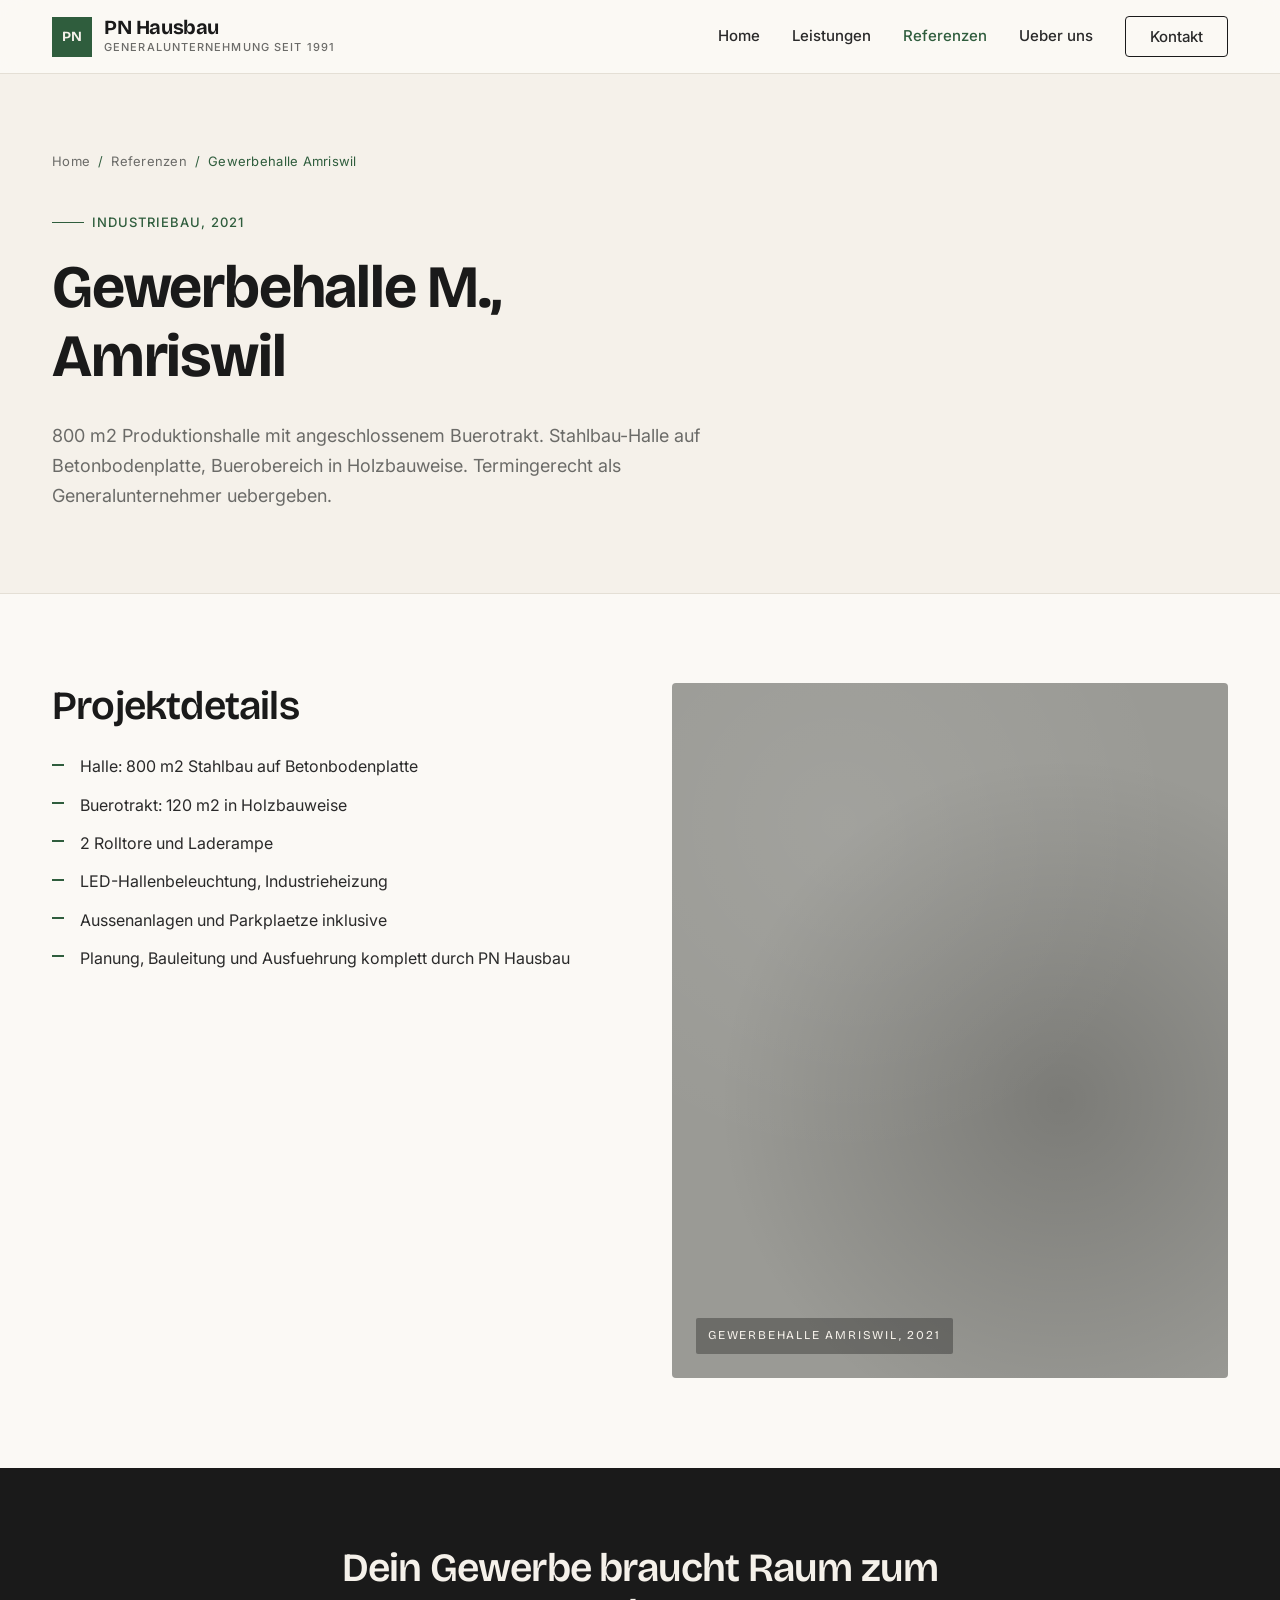
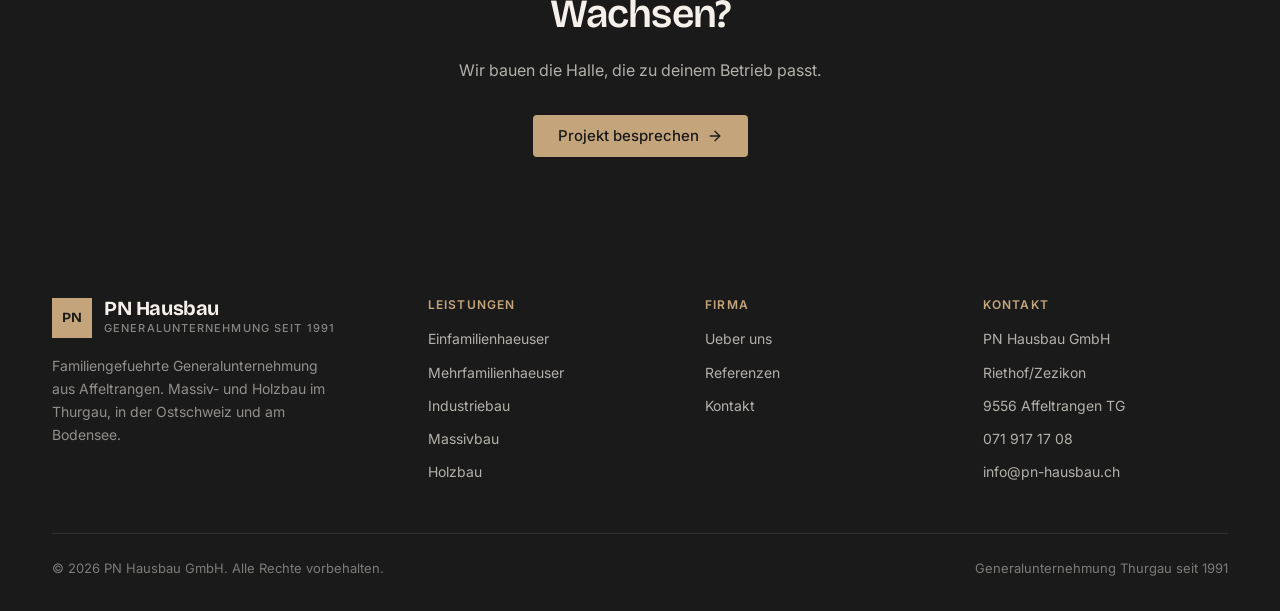
==== referenzen/industriehalle-amriswil.html @ 456ac82d "PN Hausbau GmbH Redesign: 14 Seiten Multi-Page statische Website" ====
<!doctype html>
<html lang="de-CH">
<head>
<meta charset="utf-8">
<meta name="viewport" content="width=device-width, initial-scale=1">
<title>Gewerbehalle Amriswil | PN Hausbau Referenz</title>
<meta name="description" content="800 m2 Produktionshalle mit Buerotrakt in Amriswil. Stahl- und Holzbau, realisiert durch PN Hausbau Affeltrangen als Generalunternehmer.">
<meta name="robots" content="index,follow">
<link rel="canonical" href="https://pn-hausbau-redesign.pages.dev/referenzen/industriehalle-amriswil.html">
<link rel="preconnect" href="https://fonts.googleapis.com">
<link rel="preconnect" href="https://fonts.gstatic.com" crossorigin>
<link href="https://fonts.googleapis.com/css2?family=Bricolage+Grotesque:wght@500;600;700&family=Inter:wght@400;500;600&display=swap" rel="stylesheet">
<link rel="stylesheet" href="../style.css">
<script type="application/ld+json">
{
  "@context": "https://schema.org",
  "@type": "BreadcrumbList",
  "itemListElement": [
    { "@type": "ListItem", "position": 1, "name": "Home", "item": "https://pn-hausbau-redesign.pages.dev/" },
    { "@type": "ListItem", "position": 2, "name": "Referenzen", "item": "https://pn-hausbau-redesign.pages.dev/referenzen.html" },
    { "@type": "ListItem", "position": 3, "name": "Gewerbehalle Amriswil", "item": "https://pn-hausbau-redesign.pages.dev/referenzen/industriehalle-amriswil.html" }
  ]
}
</script>
</head>
<body>

<header class="site-header">
  <div class="header-inner">
    <a href="../index.html" class="logo" aria-label="PN Hausbau Startseite"><span class="logo-mark">PN</span><span class="logo-text"><strong>PN Hausbau</strong><span>Generalunternehmung seit 1991</span></span></a>
    <button class="nav-toggle" aria-label="Menue oeffnen" onclick="document.querySelector('nav.main-nav').classList.toggle('open')"><svg width="24" height="24" viewBox="0 0 24 24" fill="none" stroke="currentColor" stroke-width="2" stroke-linecap="round" stroke-linejoin="round"><line x1="3" y1="6" x2="21" y2="6"/><line x1="3" y1="12" x2="21" y2="12"/><line x1="3" y1="18" x2="21" y2="18"/></svg></button>
    <nav class="main-nav">
      <a href="../index.html">Home</a><a href="../leistungen.html">Leistungen</a><a href="../referenzen.html" class="current">Referenzen</a><a href="../ueber-uns.html">Ueber uns</a><a href="../kontakt.html" class="btn btn-outline">Kontakt</a>
    </nav>
  </div>
</header>

<main>

<section class="page-header">
  <div class="container">
    <nav class="breadcrumb" aria-label="Breadcrumb"><a href="../index.html">Home</a><span>/</span><a href="../referenzen.html">Referenzen</a><span>/</span><span>Gewerbehalle Amriswil</span></nav>
    <div class="eyebrow">Industriebau, 2021</div>
    <h1>Gewerbehalle M., Amriswil</h1>
    <p class="lead">800 m2 Produktionshalle mit angeschlossenem Buerotrakt. Stahlbau-Halle auf Betonbodenplatte, Buerobereich in Holzbauweise. Termingerecht als Generalunternehmer uebergeben.</p>
  </div>
</section>

<section>
  <div class="container">
    <div class="detail-grid">
      <div class="detail-text">
        <h2>Projektdetails</h2>
        <ul>
          <li>Halle: 800 m2 Stahlbau auf Betonbodenplatte</li>
          <li>Buerotrakt: 120 m2 in Holzbauweise</li>
          <li>2 Rolltore und Laderampe</li>
          <li>LED-Hallenbeleuchtung, Industrieheizung</li>
          <li>Aussenanlagen und Parkplaetze inklusive</li>
          <li>Planung, Bauleitung und Ausfuehrung komplett durch PN Hausbau</li>
        </ul>
      </div>
      <div class="detail-visual concrete">
        <div class="detail-visual-label">Gewerbehalle Amriswil, 2021</div>
      </div>
    </div>
  </div>
</section>

<section class="cta-banner">
  <div class="container">
    <h2>Dein Gewerbe braucht Raum zum Wachsen?</h2>
    <p>Wir bauen die Halle, die zu deinem Betrieb passt.</p>
    <a href="../kontakt.html" class="btn btn-primary">Projekt besprechen
      <svg viewBox="0 0 24 24" fill="none" stroke="currentColor" stroke-width="2" stroke-linecap="round" stroke-linejoin="round"><line x1="5" y1="12" x2="19" y2="12"/><polyline points="12 5 19 12 12 19"/></svg>
    </a>
  </div>
</section>

</main>

<footer class="site-footer">
  <div class="container">
    <div class="footer-grid">
      <div class="footer-brand"><div class="logo"><span class="logo-mark">PN</span><span class="logo-text"><strong>PN Hausbau</strong><span>Generalunternehmung seit 1991</span></span></div><p>Familiengefuehrte Generalunternehmung aus Affeltrangen. Massiv- und Holzbau im Thurgau, in der Ostschweiz und am Bodensee.</p></div>
      <div class="footer-col"><h4>Leistungen</h4><ul><li><a href="../leistungen/einfamilienhaeuser.html">Einfamilienhaeuser</a></li><li><a href="../leistungen/mehrfamilienhaeuser.html">Mehrfamilienhaeuser</a></li><li><a href="../leistungen/industriebau.html">Industriebau</a></li><li><a href="../leistungen/massivbau.html">Massivbau</a></li><li><a href="../leistungen/holzbau.html">Holzbau</a></li></ul></div>
      <div class="footer-col"><h4>Firma</h4><ul><li><a href="../ueber-uns.html">Ueber uns</a></li><li><a href="../referenzen.html">Referenzen</a></li><li><a href="../kontakt.html">Kontakt</a></li></ul></div>
      <div class="footer-col"><h4>Kontakt</h4><ul><li>PN Hausbau GmbH</li><li>Riethof/Zezikon</li><li>9556 Affeltrangen TG</li><li><a href="tel:+41719171708">071 917 17 08</a></li><li><a href="mailto:info@pn-hausbau.ch">info@pn-hausbau.ch</a></li></ul></div>
    </div>
    <div class="footer-bottom"><span>&copy; 2026 PN Hausbau GmbH. Alle Rechte vorbehalten.</span><span>Generalunternehmung Thurgau seit 1991</span></div>
  </div>
</footer>

</body>
</html>
---- style.css ----
/* PN Hausbau GmbH – Redesign Styles */
/* Brand: Moosgruen, Holzakzent, Beton-Cream */

:root {
  --forest: #2F5D3D;
  --forest-deep: #1E3D27;
  --forest-light: #3E7A50;
  --wood: #C4A47A;
  --wood-deep: #8B6B42;
  --cream: #F5F1EA;
  --cream-soft: #FBF9F5;
  --ink: #1A1A1A;
  --ink-soft: #2A2A2A;
  --muted: #6B6B68;
  --line: #E4DFD5;
  --accent: #C93A2F;
  --white: #FFFFFF;

  --font-display: "Bricolage Grotesque", system-ui, sans-serif;
  --font-body: "Inter", system-ui, -apple-system, sans-serif;

  --radius: 4px;
  --radius-lg: 12px;
  --max: 1240px;
  --pad: clamp(1.25rem, 3vw, 2rem);

  --shadow-sm: 0 1px 2px rgba(26, 26, 26, 0.04), 0 1px 3px rgba(26, 26, 26, 0.06);
  --shadow-md: 0 4px 6px -1px rgba(26, 26, 26, 0.08), 0 2px 4px -2px rgba(26, 26, 26, 0.06);
  --shadow-lg: 0 10px 15px -3px rgba(26, 26, 26, 0.1), 0 4px 6px -4px rgba(26, 26, 26, 0.08);
}

*, *::before, *::after { box-sizing: border-box; }

html { scroll-behavior: smooth; -webkit-text-size-adjust: 100%; }

body {
  margin: 0;
  font-family: var(--font-body);
  font-size: 16px;
  line-height: 1.65;
  color: var(--ink);
  background: var(--cream-soft);
  -webkit-font-smoothing: antialiased;
  -moz-osx-font-smoothing: grayscale;
}

img, svg { max-width: 100%; display: block; }

a { color: var(--forest); text-decoration: none; transition: color 0.2s ease; }
a:hover { color: var(--forest-deep); }

h1, h2, h3, h4, h5, h6 {
  font-family: var(--font-display);
  font-weight: 600;
  line-height: 1.15;
  letter-spacing: -0.02em;
  color: var(--ink);
  margin: 0 0 0.5em;
}

h1 { font-size: clamp(2.25rem, 5vw, 3.75rem); font-weight: 700; }
h2 { font-size: clamp(1.75rem, 3.5vw, 2.5rem); }
h3 { font-size: clamp(1.25rem, 2vw, 1.5rem); }

p { margin: 0 0 1em; color: var(--ink-soft); }

.container {
  max-width: var(--max);
  margin: 0 auto;
  padding-left: var(--pad);
  padding-right: var(--pad);
}

.eyebrow {
  display: inline-flex;
  align-items: center;
  gap: 0.5rem;
  font-family: var(--font-body);
  font-size: 0.8125rem;
  font-weight: 500;
  letter-spacing: 0.08em;
  text-transform: uppercase;
  color: var(--forest);
  margin-bottom: 1.25rem;
}

.eyebrow::before {
  content: "";
  width: 32px;
  height: 1px;
  background: var(--forest);
}

/* ========= HEADER ========= */
.site-header {
  position: sticky;
  top: 0;
  z-index: 50;
  background: rgba(251, 249, 245, 0.92);
  backdrop-filter: saturate(180%) blur(10px);
  -webkit-backdrop-filter: saturate(180%) blur(10px);
  border-bottom: 1px solid var(--line);
}

.header-inner {
  display: flex;
  align-items: center;
  justify-content: space-between;
  gap: 2rem;
  padding: 1rem var(--pad);
  max-width: var(--max);
  margin: 0 auto;
}

.logo {
  display: flex;
  align-items: center;
  gap: 0.75rem;
  font-family: var(--font-display);
  font-weight: 700;
  font-size: 1.25rem;
  color: var(--ink);
  letter-spacing: -0.02em;
}

.logo-mark {
  width: 40px;
  height: 40px;
  background: var(--forest);
  color: var(--cream);
  display: grid;
  place-items: center;
  font-weight: 700;
  font-size: 0.875rem;
  letter-spacing: 0.02em;
}

.logo-text strong { display: block; line-height: 1.05; }
.logo-text span { display: block; font-family: var(--font-body); font-size: 0.6875rem; font-weight: 500; text-transform: uppercase; letter-spacing: 0.1em; color: var(--muted); }

nav.main-nav { display: flex; align-items: center; gap: 2rem; }
nav.main-nav a { color: var(--ink-soft); font-size: 0.9375rem; font-weight: 500; }
nav.main-nav a:hover { color: var(--forest); }
nav.main-nav a.current { color: var(--forest); }

.btn {
  display: inline-flex;
  align-items: center;
  justify-content: center;
  gap: 0.5rem;
  font-family: var(--font-body);
  font-size: 0.9375rem;
  font-weight: 500;
  padding: 0.75rem 1.5rem;
  border-radius: var(--radius);
  border: 1px solid transparent;
  cursor: pointer;
  transition: all 0.2s ease;
  text-decoration: none;
  line-height: 1;
}

.btn-primary { background: var(--forest); color: var(--cream); }
.btn-primary:hover { background: var(--forest-deep); color: var(--cream); }
.btn-outline { border-color: var(--ink); color: var(--ink); }
.btn-outline:hover { background: var(--ink); color: var(--cream); }
.btn-ghost { color: var(--forest); }
.btn-ghost:hover { color: var(--forest-deep); }

.btn svg { width: 16px; height: 16px; }

.nav-toggle {
  display: none;
  background: none;
  border: none;
  padding: 0.5rem;
  cursor: pointer;
  color: var(--ink);
}

/* ========= HERO ========= */
.hero {
  position: relative;
  padding: clamp(4rem, 8vw, 7rem) 0 clamp(4rem, 8vw, 6rem);
  background:
    linear-gradient(180deg, var(--cream-soft) 0%, var(--cream) 100%);
  overflow: hidden;
}

.hero::before {
  content: "";
  position: absolute;
  inset: 0;
  background-image:
    repeating-linear-gradient(90deg, transparent, transparent 40px, rgba(47, 93, 61, 0.04) 40px, rgba(47, 93, 61, 0.04) 41px);
  pointer-events: none;
}

.hero-grid {
  position: relative;
  display: grid;
  grid-template-columns: 1.15fr 1fr;
  gap: clamp(2rem, 5vw, 4rem);
  align-items: center;
}

.hero h1 {
  margin-bottom: 1.25rem;
}

.hero h1 em {
  font-style: normal;
  color: var(--forest);
  position: relative;
}

.hero .lead {
  font-size: 1.125rem;
  color: var(--muted);
  max-width: 52ch;
  margin-bottom: 2rem;
}

.hero-cta {
  display: flex;
  gap: 0.75rem;
  flex-wrap: wrap;
}

.hero-visual {
  position: relative;
  aspect-ratio: 4 / 5;
  background: var(--forest);
  border-radius: var(--radius);
  overflow: hidden;
}

.hero-visual-inner {
  position: absolute;
  inset: 0;
  display: grid;
  grid-template-rows: 1fr 1fr;
}

.hero-visual-top {
  background:
    linear-gradient(180deg, rgba(0,0,0,0.15), transparent 40%),
    repeating-linear-gradient(0deg, rgba(255,255,255,0.04) 0 2px, transparent 2px 20px),
    linear-gradient(135deg, var(--wood-deep), var(--wood));
  position: relative;
  display: grid;
  place-items: center;
  color: var(--cream);
  font-family: var(--font-display);
  font-size: 0.75rem;
  letter-spacing: 0.2em;
  text-transform: uppercase;
}

.hero-visual-bottom {
  background:
    linear-gradient(180deg, rgba(0,0,0,0.1), transparent 50%),
    repeating-linear-gradient(45deg, transparent 0 8px, rgba(255,255,255,0.03) 8px 9px),
    var(--forest-deep);
  position: relative;
  display: grid;
  place-items: center;
  color: var(--cream);
  font-family: var(--font-display);
  font-size: 0.75rem;
  letter-spacing: 0.2em;
  text-transform: uppercase;
}

.hero-visual-inner > div span {
  display: block;
  text-align: center;
}

.hero-visual-inner > div strong {
  display: block;
  font-size: 1.125rem;
  font-weight: 600;
  margin-top: 0.25rem;
  letter-spacing: 0.05em;
}

.hero-badge {
  position: absolute;
  top: 1.5rem;
  right: 1.5rem;
  background: var(--cream);
  color: var(--forest-deep);
  padding: 0.625rem 0.875rem;
  border-radius: var(--radius);
  font-size: 0.75rem;
  font-weight: 600;
  letter-spacing: 0.06em;
  text-transform: uppercase;
  z-index: 2;
}

/* ========= STATS BAR ========= */
.stats {
  background: var(--ink);
  color: var(--cream);
  padding: clamp(2.5rem, 5vw, 4rem) 0;
}

.stats-grid {
  display: grid;
  grid-template-columns: repeat(4, 1fr);
  gap: 2rem;
  text-align: left;
}

.stat .num {
  font-family: var(--font-display);
  font-size: clamp(2.5rem, 5vw, 3.5rem);
  font-weight: 700;
  line-height: 1;
  color: var(--wood);
  letter-spacing: -0.02em;
}

.stat .label {
  display: block;
  margin-top: 0.5rem;
  font-size: 0.875rem;
  color: rgba(245, 241, 234, 0.65);
  letter-spacing: 0.04em;
  text-transform: uppercase;
}

/* ========= SECTIONS ========= */
section { padding: clamp(4rem, 7vw, 6rem) 0; }
section.tight { padding: clamp(3rem, 5vw, 4rem) 0; }

.section-head {
  max-width: 720px;
  margin-bottom: 3rem;
}

.section-head.centered { margin-left: auto; margin-right: auto; text-align: center; }
.section-head.centered .eyebrow { justify-content: center; }

/* ========= FEATURE GRID (Leistungen) ========= */
.features {
  display: grid;
  grid-template-columns: repeat(12, 1fr);
  gap: 1.5rem;
}

.feature {
  grid-column: span 4;
  padding: 2rem;
  background: var(--white);
  border: 1px solid var(--line);
  border-radius: var(--radius);
  transition: transform 0.25s ease, border-color 0.25s ease, box-shadow 0.25s ease;
  display: flex;
  flex-direction: column;
  gap: 1rem;
}

.feature.large { grid-column: span 6; }

.feature:hover {
  transform: translateY(-3px);
  border-color: var(--forest);
  box-shadow: var(--shadow-md);
}

.feature-icon {
  width: 48px;
  height: 48px;
  background: var(--cream);
  color: var(--forest);
  display: grid;
  place-items: center;
  border-radius: var(--radius);
}

.feature-icon svg { width: 24px; height: 24px; stroke-width: 1.5; }

.feature h3 { margin: 0 0 0.25rem; font-size: 1.25rem; }
.feature p { margin: 0; color: var(--muted); font-size: 0.9375rem; }

.feature-link {
  display: inline-flex;
  align-items: center;
  gap: 0.375rem;
  margin-top: auto;
  padding-top: 1rem;
  font-size: 0.875rem;
  font-weight: 500;
  color: var(--forest);
}

.feature-link svg { width: 14px; height: 14px; transition: transform 0.2s ease; }
.feature:hover .feature-link svg { transform: translateX(3px); }

/* ========= CTA SPLIT ========= */
.cta-split {
  display: grid;
  grid-template-columns: 1fr 1fr;
  background: var(--forest-deep);
  color: var(--cream);
  border-radius: var(--radius);
  overflow: hidden;
  min-height: 320px;
}

.cta-split-text {
  padding: clamp(2.5rem, 5vw, 4rem);
  display: flex;
  flex-direction: column;
  justify-content: center;
}

.cta-split-text h2 {
  color: var(--cream);
  margin-bottom: 1rem;
}

.cta-split-text p { color: rgba(245, 241, 234, 0.75); margin-bottom: 1.5rem; }

.cta-split-text .btn-primary {
  background: var(--wood);
  color: var(--ink);
  align-self: flex-start;
}
.cta-split-text .btn-primary:hover { background: var(--cream); color: var(--ink); }

.cta-split-visual {
  background:
    linear-gradient(135deg, var(--forest) 0%, var(--forest-deep) 100%),
    repeating-linear-gradient(0deg, rgba(255,255,255,0.03) 0 2px, transparent 2px 24px);
  position: relative;
  display: grid;
  place-items: center;
  color: var(--wood);
  padding: 2rem;
}

.cta-split-visual svg { width: 120px; height: 120px; stroke-width: 1; opacity: 0.8; }

/* ========= TESTIMONIAL ========= */
.testimonial {
  background: var(--cream);
  padding: clamp(3rem, 6vw, 5rem) 0;
}

.testimonial blockquote {
  max-width: 820px;
  margin: 0 auto;
  text-align: center;
  font-family: var(--font-display);
  font-size: clamp(1.5rem, 3vw, 2rem);
  line-height: 1.35;
  font-weight: 500;
  color: var(--ink);
  letter-spacing: -0.015em;
}

.testimonial blockquote::before {
  content: "";
  display: block;
  width: 40px;
  height: 3px;
  background: var(--forest);
  margin: 0 auto 2rem;
}

.testimonial cite {
  display: block;
  margin-top: 2rem;
  font-family: var(--font-body);
  font-size: 0.9375rem;
  font-weight: 500;
  font-style: normal;
  color: var(--muted);
  letter-spacing: 0.04em;
}

/* ========= CTA BANNER ========= */
.cta-banner {
  background: var(--ink);
  color: var(--cream);
  text-align: center;
  padding: clamp(3rem, 6vw, 5rem) 0;
}

.cta-banner h2 { color: var(--cream); max-width: 700px; margin-left: auto; margin-right: auto; }
.cta-banner p { color: rgba(245, 241, 234, 0.7); max-width: 560px; margin: 0 auto 2rem; }

.cta-banner .btn-primary { background: var(--wood); color: var(--ink); }
.cta-banner .btn-primary:hover { background: var(--cream); }

/* ========= PAGE HEADER (Subpages) ========= */
.page-header {
  padding: clamp(4rem, 6vw, 6rem) 0 clamp(3rem, 5vw, 4rem);
  background: var(--cream);
  border-bottom: 1px solid var(--line);
}

.page-header h1 { max-width: 16ch; }
.page-header .lead { font-size: 1.125rem; color: var(--muted); max-width: 60ch; margin-top: 1.5rem; }

.breadcrumb {
  display: flex;
  gap: 0.5rem;
  font-size: 0.8125rem;
  color: var(--muted);
  margin-bottom: 2rem;
  letter-spacing: 0.02em;
}

.breadcrumb a { color: var(--muted); }
.breadcrumb a:hover { color: var(--forest); }
.breadcrumb span { color: var(--forest); }

/* ========= DETAIL SECTION ========= */
.detail-grid {
  display: grid;
  grid-template-columns: 1fr 1fr;
  gap: clamp(2rem, 5vw, 4rem);
  align-items: start;
}

.detail-text h2 { margin-bottom: 1rem; }
.detail-text ul {
  list-style: none;
  padding: 0;
  margin: 1.5rem 0;
  display: flex;
  flex-direction: column;
  gap: 0.75rem;
}
.detail-text ul li {
  position: relative;
  padding-left: 1.75rem;
  color: var(--ink-soft);
}
.detail-text ul li::before {
  content: "";
  position: absolute;
  left: 0;
  top: 0.65em;
  width: 12px;
  height: 2px;
  background: var(--forest);
}

.detail-visual {
  aspect-ratio: 4 / 5;
  background: var(--forest);
  border-radius: var(--radius);
  position: relative;
  overflow: hidden;
  display: grid;
  place-items: center;
}

.detail-visual.wood {
  background:
    repeating-linear-gradient(0deg, rgba(255,255,255,0.04) 0 1px, transparent 1px 18px),
    linear-gradient(135deg, var(--wood-deep) 0%, var(--wood) 100%);
}

.detail-visual.concrete {
  background:
    radial-gradient(circle at 30% 20%, rgba(255,255,255,0.08), transparent 50%),
    radial-gradient(circle at 70% 60%, rgba(0,0,0,0.2), transparent 60%),
    #9A9A95;
}

.detail-visual-label {
  position: absolute;
  bottom: 1.5rem;
  left: 1.5rem;
  color: var(--cream);
  font-family: var(--font-display);
  font-size: 0.75rem;
  letter-spacing: 0.15em;
  text-transform: uppercase;
  background: rgba(0,0,0,0.3);
  padding: 0.5rem 0.75rem;
  border-radius: 2px;
}

/* ========= FAQ ========= */
.faq-list { max-width: 820px; margin: 0 auto; }

.faq-item {
  border-top: 1px solid var(--line);
  padding: 1.5rem 0;
}

.faq-item:last-child { border-bottom: 1px solid var(--line); }

.faq-item summary {
  cursor: pointer;
  font-family: var(--font-display);
  font-size: 1.125rem;
  font-weight: 600;
  color: var(--ink);
  display: flex;
  justify-content: space-between;
  align-items: center;
  gap: 1rem;
  list-style: none;
}
.faq-item summary::-webkit-details-marker { display: none; }

.faq-item summary::after {
  content: "";
  flex-shrink: 0;
  width: 20px;
  height: 20px;
  background:
    linear-gradient(to right, var(--forest) 0 100%) center/100% 2px no-repeat,
    linear-gradient(to right, var(--forest) 0 100%) center/2px 100% no-repeat;
  transition: transform 0.3s ease;
}

.faq-item[open] summary::after { transform: rotate(45deg); }

.faq-item p {
  margin: 1rem 0 0;
  color: var(--muted);
  max-width: 68ch;
}

/* ========= REFERENZ CARDS ========= */
.refs-grid {
  display: grid;
  grid-template-columns: repeat(3, 1fr);
  gap: 1.5rem;
}

.ref-card {
  position: relative;
  aspect-ratio: 4 / 5;
  background: var(--ink);
  border-radius: var(--radius);
  overflow: hidden;
  color: var(--cream);
  padding: 2rem;
  display: flex;
  flex-direction: column;
  justify-content: flex-end;
  transition: transform 0.3s ease;
}

.ref-card:hover { transform: translateY(-4px); color: var(--cream); }

.ref-card::before {
  content: "";
  position: absolute;
  inset: 0;
  background: linear-gradient(180deg, transparent 30%, rgba(0,0,0,0.7) 100%);
  z-index: 1;
}

.ref-card-bg {
  position: absolute;
  inset: 0;
  z-index: 0;
}

.ref-card-bg.a { background: linear-gradient(135deg, var(--forest) 0%, var(--forest-deep) 100%); }
.ref-card-bg.b { background: linear-gradient(135deg, var(--wood-deep) 0%, var(--wood) 100%); }
.ref-card-bg.c { background: linear-gradient(135deg, #8A8986 0%, #5A5A57 100%); }

.ref-card-bg::after {
  content: "";
  position: absolute;
  inset: 0;
  background-image: repeating-linear-gradient(45deg, transparent 0 14px, rgba(255,255,255,0.05) 14px 15px);
}

.ref-card-meta {
  position: relative;
  z-index: 2;
  display: flex;
  gap: 1rem;
  font-size: 0.75rem;
  letter-spacing: 0.08em;
  text-transform: uppercase;
  color: var(--wood);
  margin-bottom: 0.5rem;
}

.ref-card h3 {
  position: relative;
  z-index: 2;
  color: var(--cream);
  margin: 0;
  font-size: 1.375rem;
}

.ref-card p {
  position: relative;
  z-index: 2;
  color: rgba(245, 241, 234, 0.7);
  margin: 0.5rem 0 0;
  font-size: 0.875rem;
}

/* ========= TEAM / STORY ========= */
.story-grid {
  display: grid;
  grid-template-columns: 1fr 1.1fr;
  gap: clamp(2rem, 5vw, 4rem);
  align-items: center;
}

.story-visual {
  aspect-ratio: 1 / 1.1;
  background:
    linear-gradient(180deg, rgba(0,0,0,0.2), transparent 40%),
    repeating-linear-gradient(0deg, rgba(255,255,255,0.03) 0 2px, transparent 2px 22px),
    linear-gradient(135deg, var(--wood-deep) 0%, var(--forest) 100%);
  border-radius: var(--radius);
  position: relative;
  display: grid;
  place-items: end start;
  padding: 2rem;
}

.story-visual-label {
  color: var(--cream);
  font-family: var(--font-display);
  font-size: 0.75rem;
  letter-spacing: 0.15em;
  text-transform: uppercase;
  background: rgba(0,0,0,0.4);
  padding: 0.625rem 0.875rem;
}

.timeline {
  list-style: none;
  padding: 0;
  margin: 2rem 0 0;
  border-left: 2px solid var(--line);
}

.timeline li {
  position: relative;
  padding: 0 0 1.5rem 1.5rem;
}

.timeline li::before {
  content: "";
  position: absolute;
  left: -6px;
  top: 0.5em;
  width: 10px;
  height: 10px;
  background: var(--forest);
  border-radius: 50%;
}

.timeline strong {
  font-family: var(--font-display);
  font-size: 1rem;
  display: block;
  color: var(--ink);
}

.timeline span { font-size: 0.875rem; color: var(--muted); }

/* ========= CONTACT ========= */
.contact-grid {
  display: grid;
  grid-template-columns: 1.1fr 1fr;
  gap: clamp(2rem, 5vw, 4rem);
}

.contact-info dl {
  display: grid;
  grid-template-columns: 140px 1fr;
  gap: 1rem 1.5rem;
  margin: 2rem 0;
}
.contact-info dt { font-weight: 500; color: var(--muted); font-size: 0.875rem; }
.contact-info dd { margin: 0; color: var(--ink); font-size: 0.9375rem; }
.contact-info dd a { color: var(--forest); }

.contact-form {
  padding: 2rem;
  background: var(--white);
  border: 1px solid var(--line);
  border-radius: var(--radius);
}

.form-row { margin-bottom: 1.25rem; }
.form-row label {
  display: block;
  font-size: 0.8125rem;
  font-weight: 500;
  color: var(--muted);
  margin-bottom: 0.5rem;
  letter-spacing: 0.03em;
  text-transform: uppercase;
}

.form-row input,
.form-row textarea {
  width: 100%;
  padding: 0.75rem 1rem;
  background: var(--cream-soft);
  border: 1px solid var(--line);
  border-radius: var(--radius);
  font-family: var(--font-body);
  font-size: 0.9375rem;
  color: var(--ink);
  transition: border-color 0.2s ease, background 0.2s ease;
}

.form-row input:focus,
.form-row textarea:focus {
  outline: none;
  border-color: var(--forest);
  background: var(--white);
}

.form-row textarea { resize: vertical; min-height: 120px; }

/* ========= FOOTER ========= */
.site-footer {
  background: var(--ink);
  color: rgba(245, 241, 234, 0.7);
  padding: clamp(3rem, 5vw, 4rem) 0 2rem;
  font-size: 0.875rem;
}

.footer-grid {
  display: grid;
  grid-template-columns: 1.4fr 1fr 1fr 1fr;
  gap: 2rem;
  padding-bottom: 2.5rem;
  border-bottom: 1px solid rgba(245, 241, 234, 0.1);
}

.footer-brand .logo-mark { background: var(--wood); color: var(--ink); }
.footer-brand .logo-text strong { color: var(--cream); }
.footer-brand .logo-text span { color: rgba(245, 241, 234, 0.5); }
.footer-brand p { color: rgba(245, 241, 234, 0.55); margin-top: 1rem; max-width: 32ch; }

.footer-col h4 {
  font-family: var(--font-body);
  font-size: 0.75rem;
  font-weight: 600;
  text-transform: uppercase;
  letter-spacing: 0.1em;
  color: var(--wood);
  margin: 0 0 1rem;
}

.footer-col ul { list-style: none; padding: 0; margin: 0; }
.footer-col ul li { margin-bottom: 0.625rem; }
.footer-col a { color: rgba(245, 241, 234, 0.7); }
.footer-col a:hover { color: var(--cream); }

.footer-bottom {
  display: flex;
  justify-content: space-between;
  align-items: center;
  gap: 1rem;
  padding-top: 1.5rem;
  color: rgba(245, 241, 234, 0.45);
  font-size: 0.8125rem;
}

.footer-bottom a { color: rgba(245, 241, 234, 0.55); }
.footer-bottom a:hover { color: var(--cream); }

/* ========= RESPONSIVE ========= */
@media (max-width: 968px) {
  .hero-grid,
  .detail-grid,
  .story-grid,
  .contact-grid { grid-template-columns: 1fr; }
  .hero-visual { max-width: 480px; margin: 0 auto; }
  .stats-grid { grid-template-columns: repeat(2, 1fr); gap: 2.5rem 2rem; }
  .features { gap: 1rem; }
  .feature, .feature.large { grid-column: span 6; }
  .cta-split { grid-template-columns: 1fr; }
  .cta-split-visual { min-height: 200px; }
  .refs-grid { grid-template-columns: repeat(2, 1fr); }
  .footer-grid { grid-template-columns: 1fr 1fr; }
}

@media (max-width: 768px) {
  nav.main-nav { display: none; }
  nav.main-nav.open {
    display: flex;
    position: absolute;
    top: 100%;
    left: 0;
    right: 0;
    background: var(--cream-soft);
    flex-direction: column;
    align-items: stretch;
    padding: 1rem var(--pad);
    gap: 0;
    border-bottom: 1px solid var(--line);
  }
  nav.main-nav.open a {
    padding: 0.875rem 0;
    border-bottom: 1px solid var(--line);
  }
  nav.main-nav.open a:last-child { border-bottom: none; }
  .nav-toggle { display: block; }
  .feature, .feature.large { grid-column: span 12; }
  .refs-grid { grid-template-columns: 1fr; }
}

@media (max-width: 480px) {
  .stats-grid { grid-template-columns: 1fr; text-align: center; }
  .hero-cta { flex-direction: column; align-items: stretch; }
  .hero-cta .btn { width: 100%; }
  .footer-grid { grid-template-columns: 1fr; }
  .footer-bottom { flex-direction: column; text-align: center; }
  .contact-info dl { grid-template-columns: 1fr; gap: 0.25rem 0; }
  .contact-info dt { margin-top: 0.5rem; }
}
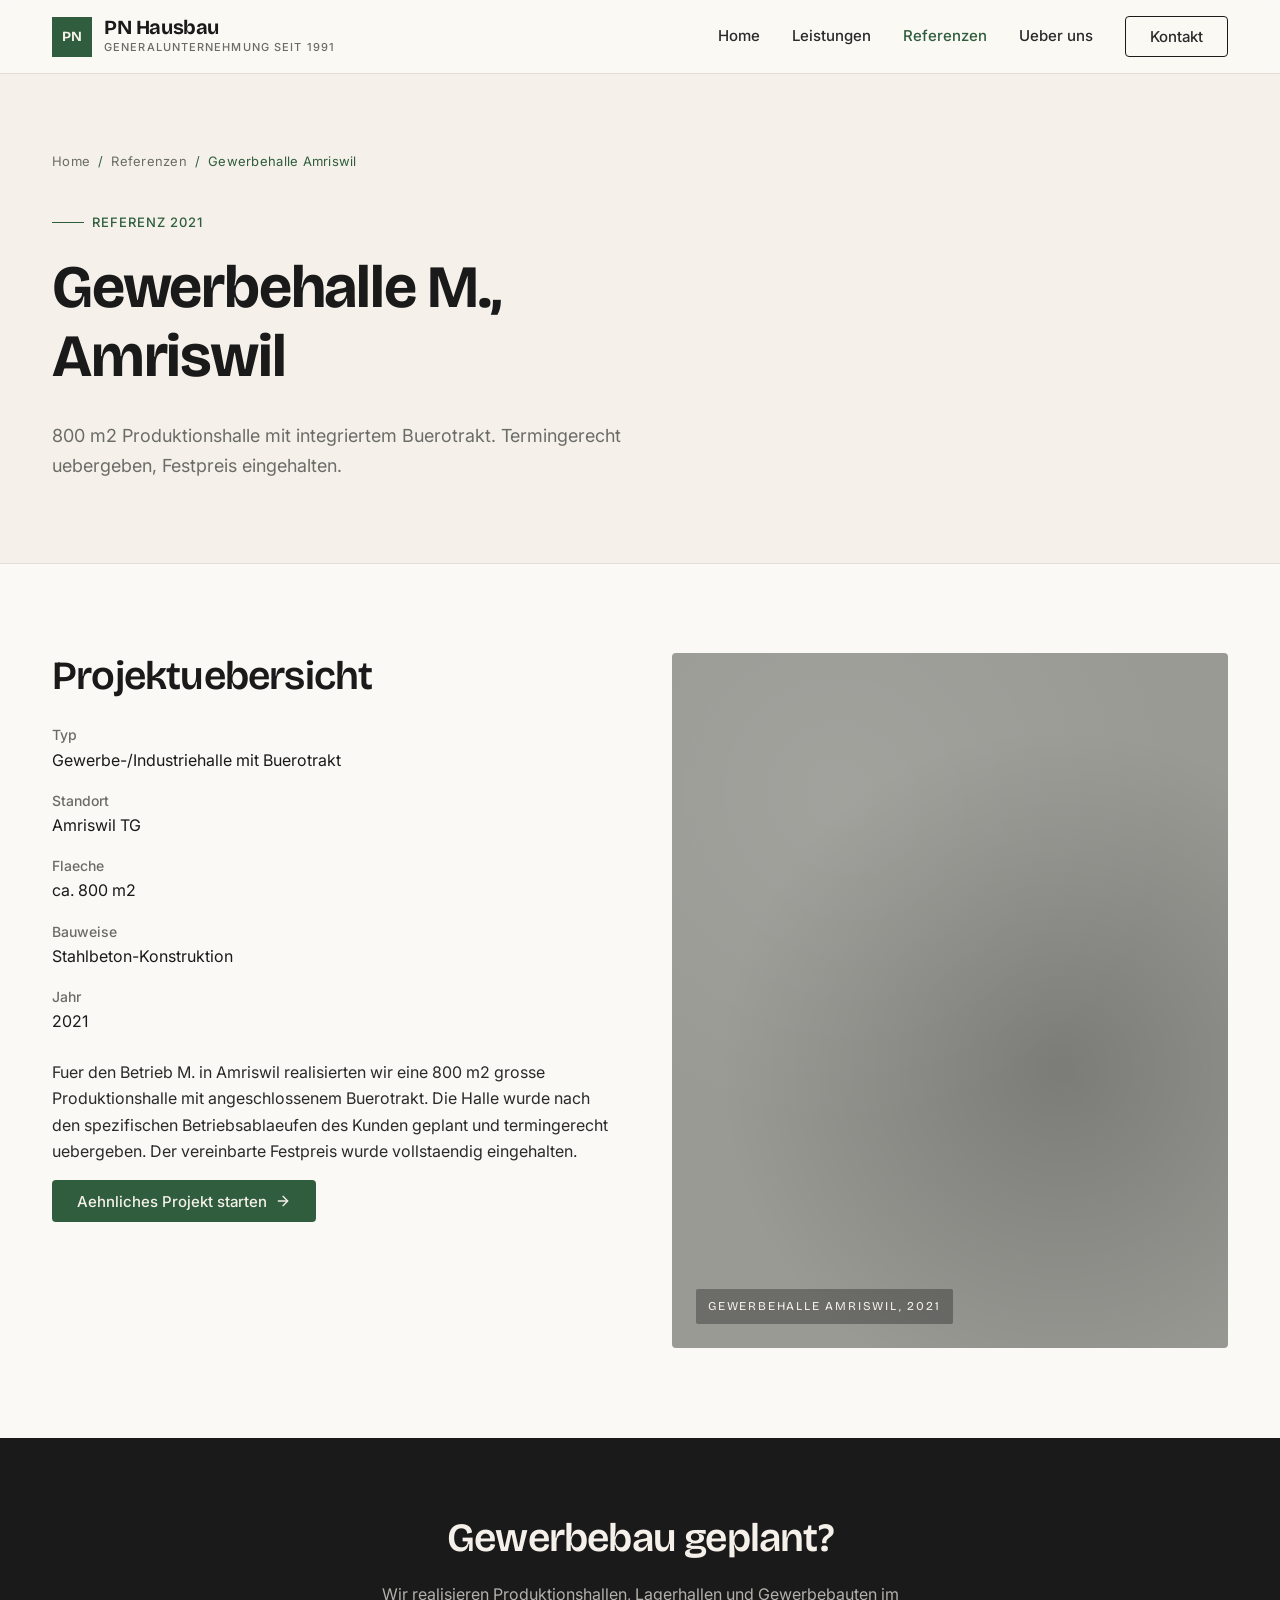
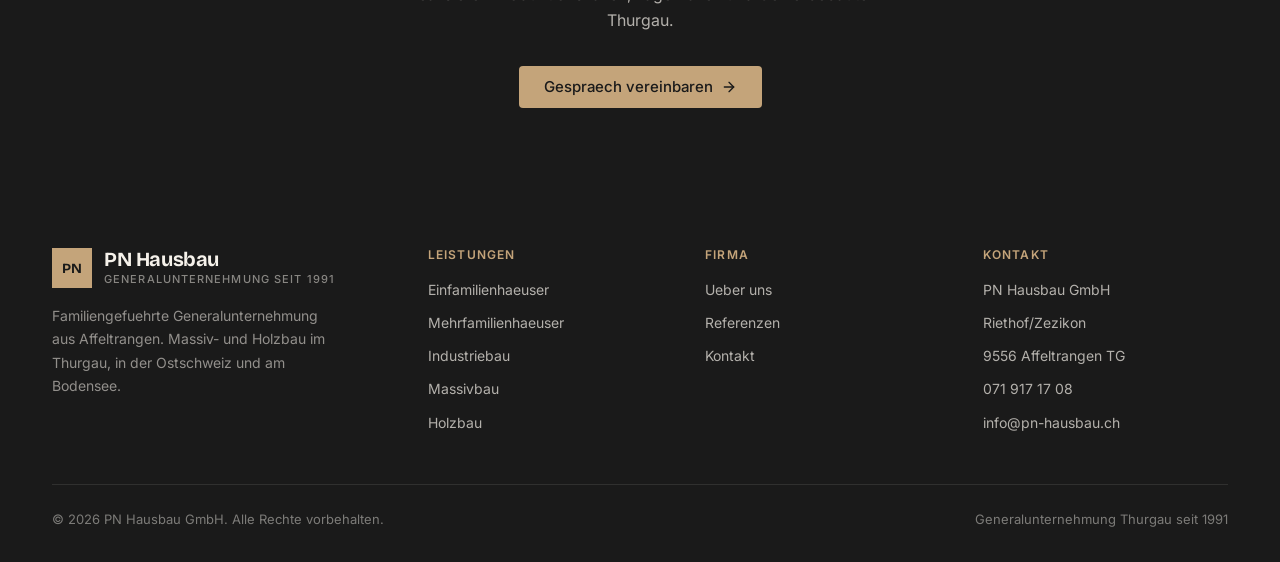
==== commit 5d18150f: "Linter-Optimierungen: Meta-Tags, Schema.org, SEO" ====
--- a/referenzen/industriehalle-amriswil.html
+++ b/referenzen/industriehalle-amriswil.html
@@ -3,93 +3,53 @@
 <head>
 <meta charset="utf-8">
 <meta name="viewport" content="width=device-width, initial-scale=1">
-<title>Gewerbehalle Amriswil | PN Hausbau Referenz</title>
-<meta name="description" content="800 m2 Produktionshalle mit Buerotrakt in Amriswil. Stahl- und Holzbau, realisiert durch PN Hausbau Affeltrangen als Generalunternehmer.">
+<title>Gewerbehalle Amriswil | Referenz PN Hausbau GmbH</title>
+<meta name="description" content="800 m2 Gewerbehalle mit Buerotrakt in Amriswil TG. Industriebau von PN Hausbau GmbH, termingerecht und zum Festpreis realisiert.">
 <meta name="robots" content="index,follow">
 <link rel="canonical" href="https://pn-hausbau-redesign.pages.dev/referenzen/industriehalle-amriswil.html">
-<link rel="preconnect" href="https://fonts.googleapis.com">
-<link rel="preconnect" href="https://fonts.gstatic.com" crossorigin>
+<meta property="og:title" content="Gewerbehalle Amriswil | Referenz PN Hausbau"><meta property="og:description" content="800 m2 Produktionshalle mit Buerotrakt in Amriswil TG.">
+<meta property="og:type" content="website"><meta property="og:url" content="https://pn-hausbau-redesign.pages.dev/referenzen/industriehalle-amriswil.html">
+<link rel="preconnect" href="https://fonts.googleapis.com"><link rel="preconnect" href="https://fonts.gstatic.com" crossorigin>
 <link href="https://fonts.googleapis.com/css2?family=Bricolage+Grotesque:wght@500;600;700&family=Inter:wght@400;500;600&display=swap" rel="stylesheet">
 <link rel="stylesheet" href="../style.css">
 <script type="application/ld+json">
-{
-  "@context": "https://schema.org",
-  "@type": "BreadcrumbList",
-  "itemListElement": [
-    { "@type": "ListItem", "position": 1, "name": "Home", "item": "https://pn-hausbau-redesign.pages.dev/" },
-    { "@type": "ListItem", "position": 2, "name": "Referenzen", "item": "https://pn-hausbau-redesign.pages.dev/referenzen.html" },
-    { "@type": "ListItem", "position": 3, "name": "Gewerbehalle Amriswil", "item": "https://pn-hausbau-redesign.pages.dev/referenzen/industriehalle-amriswil.html" }
-  ]
-}
+{"@context":"https://schema.org","@type":"BreadcrumbList","itemListElement":[{"@type":"ListItem","position":1,"name":"Home","item":"https://pn-hausbau-redesign.pages.dev/"},{"@type":"ListItem","position":2,"name":"Referenzen","item":"https://pn-hausbau-redesign.pages.dev/referenzen.html"},{"@type":"ListItem","position":3,"name":"Gewerbehalle Amriswil","item":"https://pn-hausbau-redesign.pages.dev/referenzen/industriehalle-amriswil.html"}]}
 </script>
 </head>
 <body>
-
-<header class="site-header">
-  <div class="header-inner">
-    <a href="../index.html" class="logo" aria-label="PN Hausbau Startseite"><span class="logo-mark">PN</span><span class="logo-text"><strong>PN Hausbau</strong><span>Generalunternehmung seit 1991</span></span></a>
-    <button class="nav-toggle" aria-label="Menue oeffnen" onclick="document.querySelector('nav.main-nav').classList.toggle('open')"><svg width="24" height="24" viewBox="0 0 24 24" fill="none" stroke="currentColor" stroke-width="2" stroke-linecap="round" stroke-linejoin="round"><line x1="3" y1="6" x2="21" y2="6"/><line x1="3" y1="12" x2="21" y2="12"/><line x1="3" y1="18" x2="21" y2="18"/></svg></button>
-    <nav class="main-nav">
-      <a href="../index.html">Home</a><a href="../leistungen.html">Leistungen</a><a href="../referenzen.html" class="current">Referenzen</a><a href="../ueber-uns.html">Ueber uns</a><a href="../kontakt.html" class="btn btn-outline">Kontakt</a>
-    </nav>
-  </div>
-</header>
+<header class="site-header"><div class="header-inner"><a href="../index.html" class="logo" aria-label="PN Hausbau Startseite"><span class="logo-mark">PN</span><span class="logo-text"><strong>PN Hausbau</strong><span>Generalunternehmung seit 1991</span></span></a><button class="nav-toggle" aria-label="Menue oeffnen" onclick="document.querySelector('nav.main-nav').classList.toggle('open')"><svg width="24" height="24" viewBox="0 0 24 24" fill="none" stroke="currentColor" stroke-width="2" stroke-linecap="round" stroke-linejoin="round"><line x1="3" y1="6" x2="21" y2="6"/><line x1="3" y1="12" x2="21" y2="12"/><line x1="3" y1="18" x2="21" y2="18"/></svg></button><nav class="main-nav"><a href="../index.html">Home</a><a href="../leistungen.html">Leistungen</a><a href="../referenzen.html" class="current">Referenzen</a><a href="../ueber-uns.html">Ueber uns</a><a href="../kontakt.html" class="btn btn-outline">Kontakt</a></nav></div></header>
 
 <main>
+<section class="page-header"><div class="container">
+<nav class="breadcrumb" aria-label="Breadcrumb"><a href="../index.html">Home</a><span>/</span><a href="../referenzen.html">Referenzen</a><span>/</span><span>Gewerbehalle Amriswil</span></nav>
+<div class="eyebrow">Referenz 2021</div>
+<h1>Gewerbehalle M., Amriswil</h1>
+<p class="lead">800 m2 Produktionshalle mit integriertem Buerotrakt. Termingerecht uebergeben, Festpreis eingehalten.</p>
+</div></section>
 
-<section class="page-header">
-  <div class="container">
-    <nav class="breadcrumb" aria-label="Breadcrumb"><a href="../index.html">Home</a><span>/</span><a href="../referenzen.html">Referenzen</a><span>/</span><span>Gewerbehalle Amriswil</span></nav>
-    <div class="eyebrow">Industriebau, 2021</div>
-    <h1>Gewerbehalle M., Amriswil</h1>
-    <p class="lead">800 m2 Produktionshalle mit angeschlossenem Buerotrakt. Stahlbau-Halle auf Betonbodenplatte, Buerobereich in Holzbauweise. Termingerecht als Generalunternehmer uebergeben.</p>
-  </div>
-</section>
+<section><div class="container"><div class="detail-grid">
+<div class="detail-text">
+<h2>Projektuebersicht</h2>
+<dl style="margin: 1.5rem 0;">
+<dt style="font-weight:500;color:var(--muted);font-size:0.875rem;margin-top:1rem;">Typ</dt><dd style="margin:0;color:var(--ink);">Gewerbe-/Industriehalle mit Buerotrakt</dd>
+<dt style="font-weight:500;color:var(--muted);font-size:0.875rem;margin-top:1rem;">Standort</dt><dd style="margin:0;color:var(--ink);">Amriswil TG</dd>
+<dt style="font-weight:500;color:var(--muted);font-size:0.875rem;margin-top:1rem;">Flaeche</dt><dd style="margin:0;color:var(--ink);">ca. 800 m2</dd>
+<dt style="font-weight:500;color:var(--muted);font-size:0.875rem;margin-top:1rem;">Bauweise</dt><dd style="margin:0;color:var(--ink);">Stahlbeton-Konstruktion</dd>
+<dt style="font-weight:500;color:var(--muted);font-size:0.875rem;margin-top:1rem;">Jahr</dt><dd style="margin:0;color:var(--ink);">2021</dd>
+</dl>
+<p>Fuer den Betrieb M. in Amriswil realisierten wir eine 800 m2 grosse Produktionshalle mit angeschlossenem Buerotrakt. Die Halle wurde nach den spezifischen Betriebsablaeufen des Kunden geplant und termingerecht uebergeben. Der vereinbarte Festpreis wurde vollstaendig eingehalten.</p>
+<a href="../kontakt.html" class="btn btn-primary">Aehnliches Projekt starten <svg viewBox="0 0 24 24" fill="none" stroke="currentColor" stroke-width="2" stroke-linecap="round" stroke-linejoin="round"><line x1="5" y1="12" x2="19" y2="12"/><polyline points="12 5 19 12 12 19"/></svg></a>
+</div>
+<div class="detail-visual concrete"><span class="detail-visual-label">Gewerbehalle Amriswil, 2021</span></div>
+</div></div></section>
 
-<section>
-  <div class="container">
-    <div class="detail-grid">
-      <div class="detail-text">
-        <h2>Projektdetails</h2>
-        <ul>
-          <li>Halle: 800 m2 Stahlbau auf Betonbodenplatte</li>
-          <li>Buerotrakt: 120 m2 in Holzbauweise</li>
-          <li>2 Rolltore und Laderampe</li>
-          <li>LED-Hallenbeleuchtung, Industrieheizung</li>
-          <li>Aussenanlagen und Parkplaetze inklusive</li>
-          <li>Planung, Bauleitung und Ausfuehrung komplett durch PN Hausbau</li>
-        </ul>
-      </div>
-      <div class="detail-visual concrete">
-        <div class="detail-visual-label">Gewerbehalle Amriswil, 2021</div>
-      </div>
-    </div>
-  </div>
-</section>
-
-<section class="cta-banner">
-  <div class="container">
-    <h2>Dein Gewerbe braucht Raum zum Wachsen?</h2>
-    <p>Wir bauen die Halle, die zu deinem Betrieb passt.</p>
-    <a href="../kontakt.html" class="btn btn-primary">Projekt besprechen
-      <svg viewBox="0 0 24 24" fill="none" stroke="currentColor" stroke-width="2" stroke-linecap="round" stroke-linejoin="round"><line x1="5" y1="12" x2="19" y2="12"/><polyline points="12 5 19 12 12 19"/></svg>
-    </a>
-  </div>
-</section>
-
+<section class="cta-banner"><div class="container">
+<h2>Gewerbebau geplant?</h2>
+<p>Wir realisieren Produktionshallen, Lagerhallen und Gewerbebauten im Thurgau.</p>
+<a href="../kontakt.html" class="btn btn-primary">Gespraech vereinbaren <svg viewBox="0 0 24 24" fill="none" stroke="currentColor" stroke-width="2" stroke-linecap="round" stroke-linejoin="round"><line x1="5" y1="12" x2="19" y2="12"/><polyline points="12 5 19 12 12 19"/></svg></a>
+</div></section>
 </main>
 
-<footer class="site-footer">
-  <div class="container">
-    <div class="footer-grid">
-      <div class="footer-brand"><div class="logo"><span class="logo-mark">PN</span><span class="logo-text"><strong>PN Hausbau</strong><span>Generalunternehmung seit 1991</span></span></div><p>Familiengefuehrte Generalunternehmung aus Affeltrangen. Massiv- und Holzbau im Thurgau, in der Ostschweiz und am Bodensee.</p></div>
-      <div class="footer-col"><h4>Leistungen</h4><ul><li><a href="../leistungen/einfamilienhaeuser.html">Einfamilienhaeuser</a></li><li><a href="../leistungen/mehrfamilienhaeuser.html">Mehrfamilienhaeuser</a></li><li><a href="../leistungen/industriebau.html">Industriebau</a></li><li><a href="../leistungen/massivbau.html">Massivbau</a></li><li><a href="../leistungen/holzbau.html">Holzbau</a></li></ul></div>
-      <div class="footer-col"><h4>Firma</h4><ul><li><a href="../ueber-uns.html">Ueber uns</a></li><li><a href="../referenzen.html">Referenzen</a></li><li><a href="../kontakt.html">Kontakt</a></li></ul></div>
-      <div class="footer-col"><h4>Kontakt</h4><ul><li>PN Hausbau GmbH</li><li>Riethof/Zezikon</li><li>9556 Affeltrangen TG</li><li><a href="tel:+41719171708">071 917 17 08</a></li><li><a href="mailto:info@pn-hausbau.ch">info@pn-hausbau.ch</a></li></ul></div>
-    </div>
-    <div class="footer-bottom"><span>&copy; 2026 PN Hausbau GmbH. Alle Rechte vorbehalten.</span><span>Generalunternehmung Thurgau seit 1991</span></div>
-  </div>
-</footer>
-
+<footer class="site-footer"><div class="container"><div class="footer-grid"><div class="footer-brand"><div class="logo"><span class="logo-mark">PN</span><span class="logo-text"><strong>PN Hausbau</strong><span>Generalunternehmung seit 1991</span></span></div><p>Familiengefuehrte Generalunternehmung aus Affeltrangen. Massiv- und Holzbau im Thurgau, in der Ostschweiz und am Bodensee.</p></div><div class="footer-col"><h4>Leistungen</h4><ul><li><a href="../leistungen/einfamilienhaeuser.html">Einfamilienhaeuser</a></li><li><a href="../leistungen/mehrfamilienhaeuser.html">Mehrfamilienhaeuser</a></li><li><a href="../leistungen/industriebau.html">Industriebau</a></li><li><a href="../leistungen/massivbau.html">Massivbau</a></li><li><a href="../leistungen/holzbau.html">Holzbau</a></li></ul></div><div class="footer-col"><h4>Firma</h4><ul><li><a href="../ueber-uns.html">Ueber uns</a></li><li><a href="../referenzen.html">Referenzen</a></li><li><a href="../kontakt.html">Kontakt</a></li></ul></div><div class="footer-col"><h4>Kontakt</h4><ul><li>PN Hausbau GmbH</li><li>Riethof/Zezikon</li><li>9556 Affeltrangen TG</li><li><a href="tel:+41719171708">071 917 17 08</a></li><li><a href="mailto:info@pn-hausbau.ch">info@pn-hausbau.ch</a></li></ul></div></div><div class="footer-bottom"><span>&copy; 2026 PN Hausbau GmbH. Alle Rechte vorbehalten.</span><span>Generalunternehmung Thurgau seit 1991</span></div></div></footer>
 </body>
-</html>+</html>
